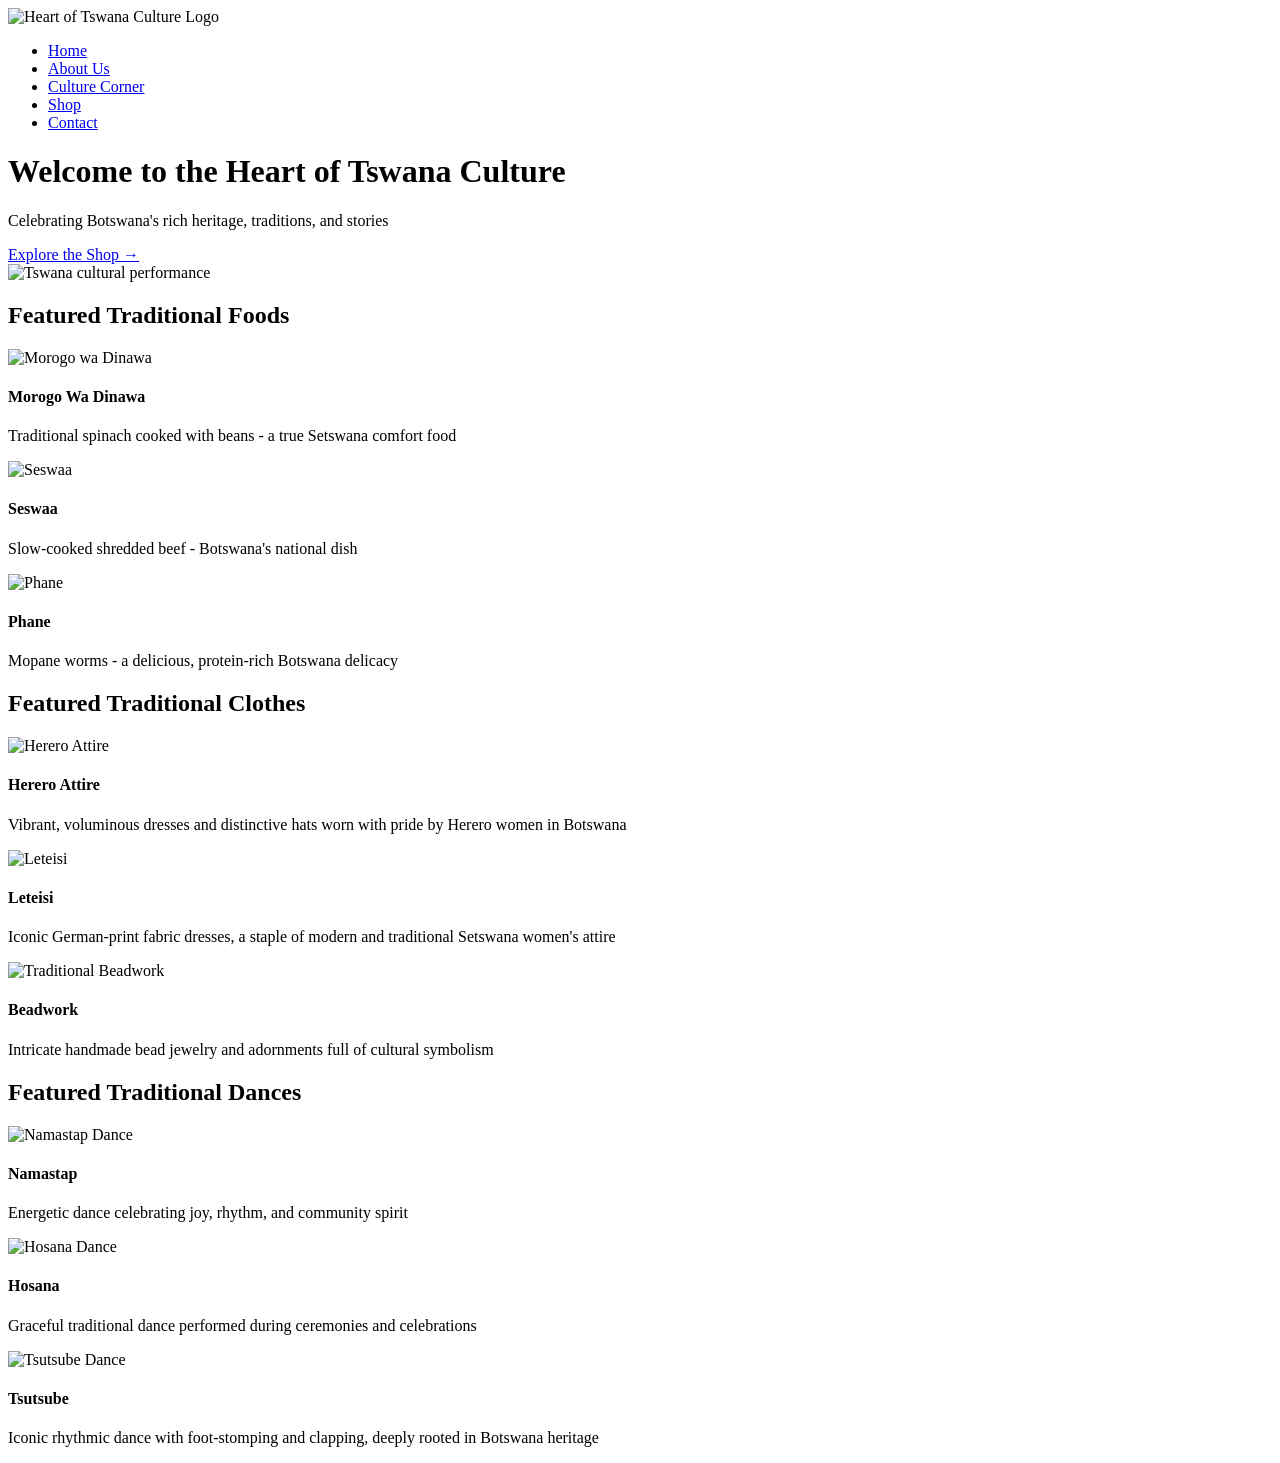
==== index.html @ 9456e63d "update content and navigation in all pages" ====
<!DOCTYPE html>
<html lang="en">
<head>
    <meta charset="UTF-8">
    <meta name="viewport" content="width=device-width, initial-scale=1.0">
    <meta name="description" content="Heart of Tswana Culture - Celebrating Botswana's rich heritage, traditions, and stories">
    <title>Heart of Tswana Culture</title>
    <link rel="stylesheet" href="styles.css">
    <link rel="stylesheet" href="https://cdnjs.cloudflare.com/ajax/libs/font-awesome/6.5.1/css/all.min.css">
</head>
<body>

    <div class="header">
        <div class="container">
            <div class="navbar">
                <div class="logo">
                    <img src="images/Heart of Tswana Culture.jpg" alt="Heart of Tswana Culture Logo">
                </div>
                <nav>
                    <ul>
                        <li><a href="index.html">Home</a></li>
                        <li><a href="about-us.html">About Us</a></li>
                        <li><a href="culture.html">Culture Corner</a></li>
                        <li><a href="shop.html">Shop</a></li>
                        <li><a href="contact.html">Contact</a></li>
                    </ul>
                </nav>
            </div>
        </div>
    </div>

    <!-- HERO SECTION -->
    <div class="hero">
        <div class="container">
            <div class="row">
                <div class="col-1">
                    <h1>Welcome to the Heart of Tswana Culture</h1>
                    <p>Celebrating Botswana's rich heritage, traditions, and stories</p>
                    <a href="shop.html" class="btn">Explore the Shop →</a>
                </div>
                <div class="col-1">
                    <img src="images/image.png" alt="Tswana cultural performance">
                </div>
            </div>
        </div>
    </div>

    <!------------ FEATURED TRADITIONAL FOODS -------->
    <div class="small-container">
        <h2 class="title">Featured Traditional Foods</h2>
        <div class="grid">
            <div class="card">
                <img src="images/Morogo wa Dinawa.jpeg" alt="Morogo wa Dinawa">
                <h4>Morogo Wa Dinawa</h4>
                <p>Traditional spinach cooked with beans - a true Setswana comfort food</p>
            </div>
            <div class="card">
                <img src="images/Seswaa.jpeg" alt="Seswaa">
                <h4>Seswaa</h4>
                <p>Slow-cooked shredded beef - Botswana's national dish</p>
            </div>
            <div class="card">
                <img src="images/Phane.jpeg" alt="Phane">
                <h4>Phane</h4>
                <p>Mopane worms - a delicious, protein-rich Botswana delicacy</p>
            </div>
        </div>
    </div>

    <!---------- FEATURED TRADITIONAL CLOTHES ---------->
    <div class="small-container">
        <h2 class="title">Featured Traditional Clothes</h2>
        <div class="grid">
            <div class="card">
                <img src="images/herero clothing.jpeg" alt="Herero Attire">
                <h4>Herero Attire</h4>
                <p>Vibrant, voluminous dresses and distinctive hats worn with pride by Herero women in Botswana</p>
            </div>
            <div class="card">
                <img src="images/Leteisi 1.jpeg" alt="Leteisi">
                <h4>Leteisi</h4>
                <p>Iconic German-print fabric dresses, a staple of modern and traditional Setswana women's attire</p>
            </div>
            <div class="card">
                <img src="images/Beads.jpeg" alt="Traditional Beadwork">
                <h4>Beadwork</h4>
                <p>Intricate handmade bead jewelry and adornments full of cultural symbolism</p>
            </div>
        </div>
    </div>

    <!-- FEATURED TRADITIONAL DANCES -->
    <div class="small-container">
        <h2 class="title">Featured Traditional Dances</h2>
        <div class="grid">
            <div class="card">
                <img src="images/Namastap.jpeg" alt="Namastap Dance">
                <h4>Namastap</h4>
                <p>Energetic dance celebrating joy, rhythm, and community spirit</p>
            </div>
            <div class="card">
                <img src="images/Hosana.jpeg" alt="Hosana Dance">
                <h4>Hosana</h4>
                <p>Graceful traditional dance performed during ceremonies and celebrations</p>
            </div>
            <div class="card">
                <img src="images/Tsutsube.jpeg" alt="Tsutsube Dance">
                <h4>Tsutsube</h4>
                <p>Iconic rhythmic dance with foot-stomping and clapping, deeply rooted in Botswana heritage</p>
            </div>
        </div>
    </div>

</body>
</html>
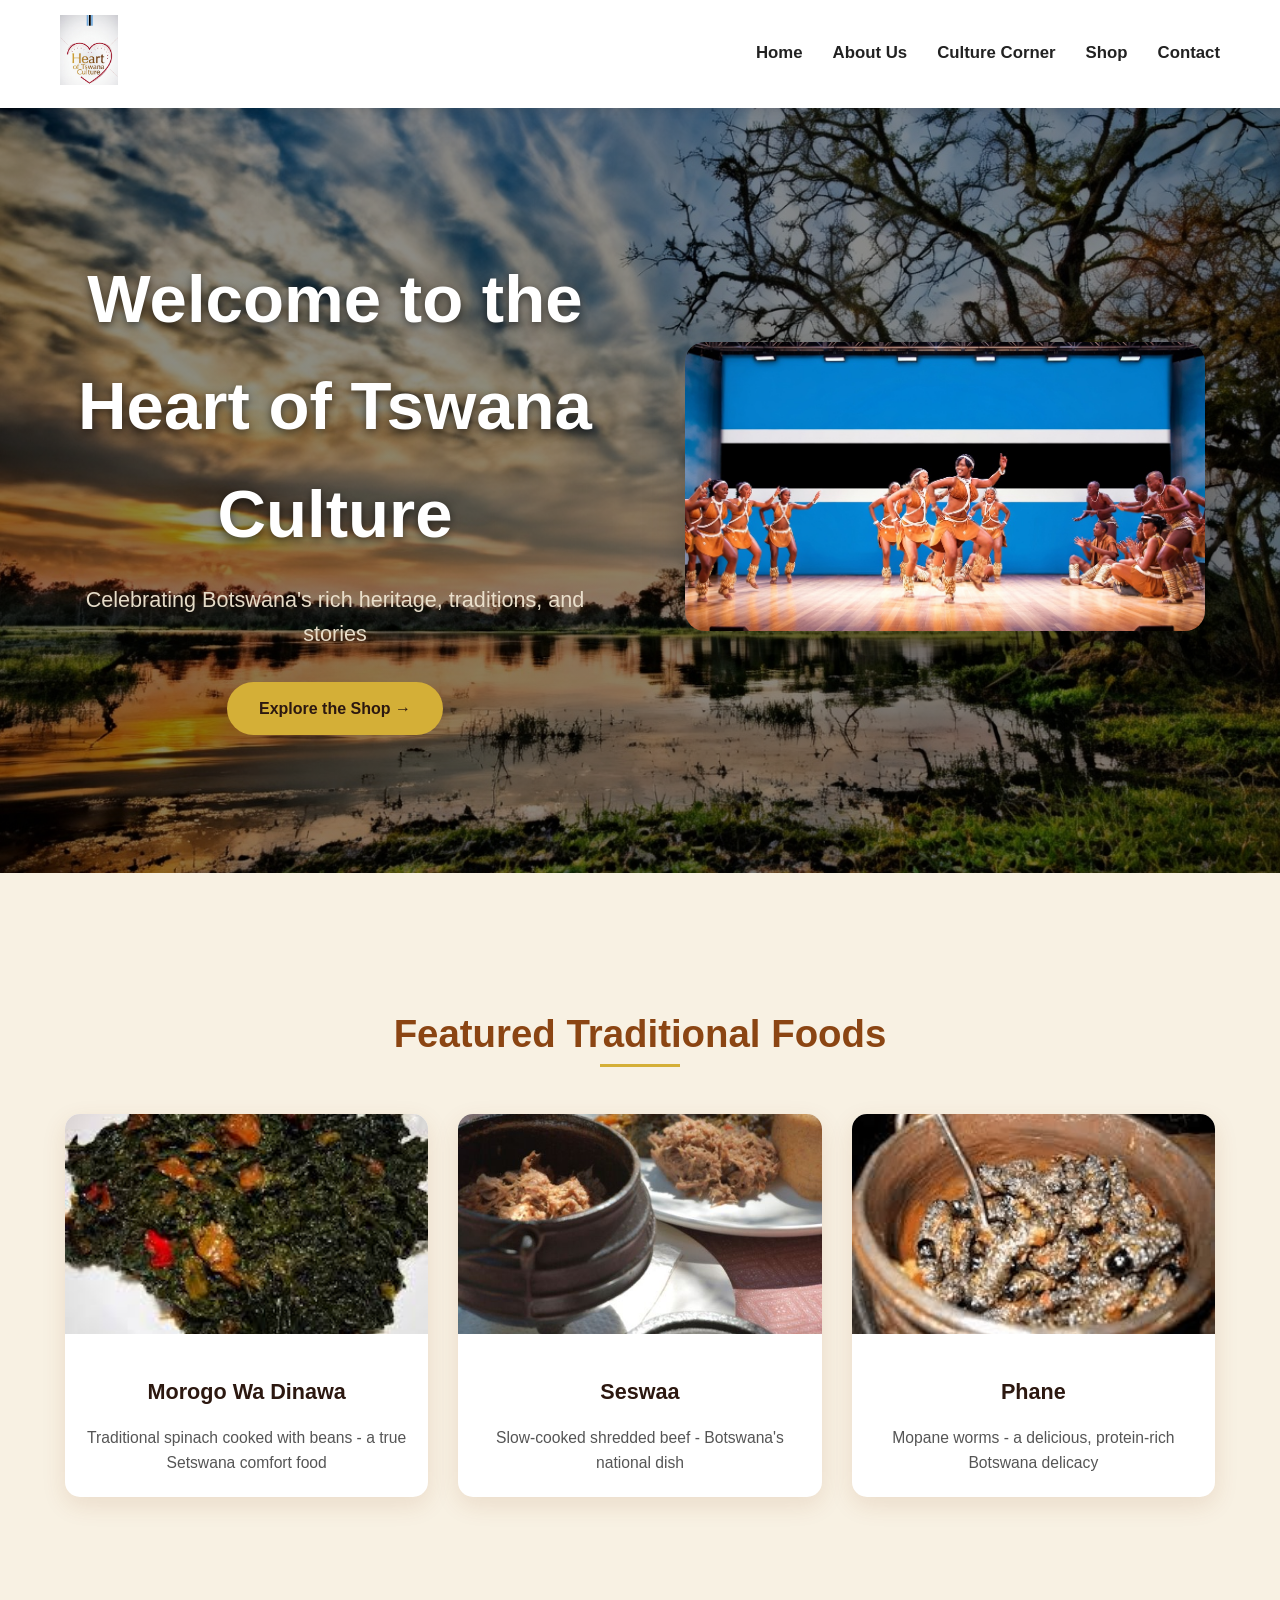
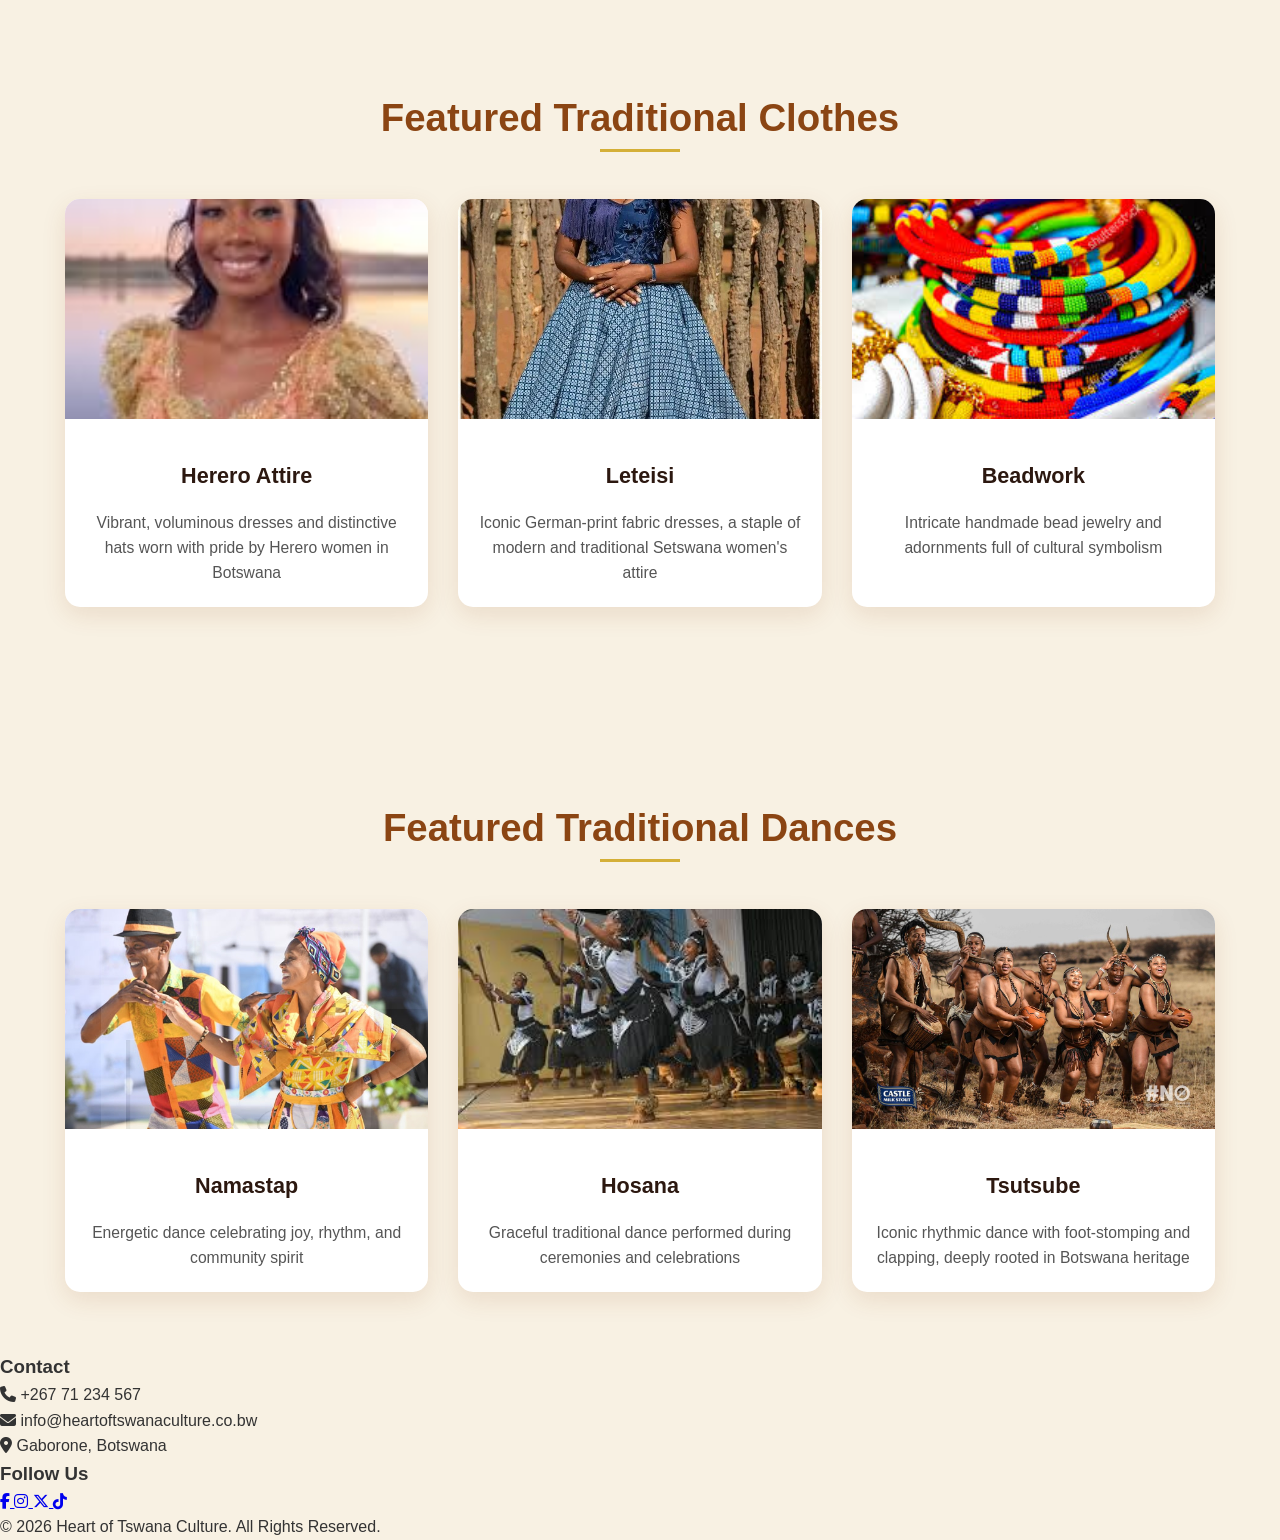
==== commit 703e24f8: "Add footer section with contact and social links" ====
--- a/index.html
+++ b/index.html
@@ -110,6 +110,45 @@
             </div>
         </div>
     </div>
+    <div class="footer-col">
+            <h3>Contact</h3>
+            <p><i class="fas fa-phone"></i> +267 71 234 567</p>
+            <p><i class="fas fa-envelope"></i> info@heartoftswanaculture.co.bw</p>
+            <p><i class="fas fa-map-marker-alt"></i> Gaborone, Botswana</p>
+        </div>
+
+       <!-- Follow Us Column -->
+        <div class="footer-col follow-col">
+            <h3>Follow Us</h3>
+
+            <div class="social-links">
+                <a href="#" aria-label="Facebook">
+                    <i class="fab fa-facebook-f"></i>
+                </a>
+
+                <a href="#" aria-label="Instagram">
+                    <i class="fab fa-instagram"></i>
+                </a>
+
+                <a href="#" aria-label="X Twitter">
+                    <i class="fab fa-x-twitter"></i>
+
+                <a href="#" aria-label="TikTok">
+                    <i class="fab fa-tiktok"></i>
+                </a>
+
+            </div>
+        </div>
+
+    </div>
+
+    <div class="footer-bottom">
+
+<p>&copy; 2026 Heart of Tswana Culture. All Rights Reserved.</p>
+    </div>
+</footer>
+
 
 </body>
-</html>+</html>
+
--- a/styles.css
+++ b/styles.css
@@ -0,0 +1,707 @@
+:root {
+    --blue: #003087;          
+    --gold: #f4a261;          
+    --text: #222;
+}
+
+ *{ margin: 0; padding: 0; box-sizing: border-box; }
+
+body {
+    font-family: 'Segoe UI', Tahoma, Geneva, Verdana, sans-serif;
+    line-height: 1.6;
+    color: var(--text);
+}
+
+
+.header {
+    background: white;
+    box-shadow: 0 4px 15px rgba(0,0,0,0.08);
+    position: sticky;
+    top: 0;
+    z-index: 100;
+}
+
+.navbar {
+    display: flex;
+    justify-content: space-between;
+    align-items: center;
+    padding: 10px 0;           
+}
+
+.logo img {
+    width: 70px;               
+    height: auto;
+    transition: transform 0.3s;
+}
+
+.logo img:hover { transform: scale(1.05); }
+
+nav ul {
+    display: flex;
+    list-style: none;
+    gap: 32px;
+}
+
+nav a {
+    text-decoration: none;
+    color: var(--text);
+    font-weight: 600;
+    font-size: 1.05rem;
+}
+
+nav a:hover { color: var(--gold); }
+
+
+.hero {
+    background: #003087;
+    color: white;
+    min-height: 85vh;
+    display: flex;
+    align-items: center;
+}
+
+.hero .row {
+    display: flex;
+    align-items: center;
+    gap: 60px;
+    flex-wrap: wrap;
+}
+
+.col-1 { flex: 1; min-width: 300px; }
+
+.col-1 h1 { font-size: 3.5rem; margin-bottom: 20px; }
+.col-1 p { color: #f0e6d2; font-size: 1.35rem; margin-bottom: 35px; max-width: 480px; }
+
+.btn {
+    display: inline-block;
+    background: var(--gold);
+    color: #222;
+    padding: 16px 38px;
+    border-radius: 50px;
+    text-decoration: none;
+    font-weight: 700;
+    transition: all 0.3s;
+}
+
+.btn:hover {
+    background: #e08e4e;
+    transform: translateY(-4px);
+}
+
+.col-1 img {
+    width: 100%;
+    max-width: 520px;
+    height: auto;
+    border-radius: 20px;
+    box-shadow: 0 15px 40px rgba(0,0,0,0.25);
+}
+
+
+.small-container {
+    max-width: 1200px;
+    margin: 80px auto;
+    padding: 0 20px;
+}
+
+.title {
+    text-align: center;
+    font-size: 2.5rem;
+    color: var(--blue);
+    margin-bottom: 50px;
+    position: relative;
+}
+
+.title::after {
+    content: '';
+    width: 90px;
+    height: 4px;
+    background: var(--gold);
+    position: absolute;
+    bottom: -15px;
+    left: 50%;
+    transform: translateX(-50%);
+}
+
+.grid {
+    display: grid;
+    grid-template-columns: repeat(auto-fit, minmax(280px, 1fr));
+    gap: 30px;
+}
+
+.card {
+    background: white;
+    border-radius: 15px;
+    overflow: hidden;
+    box-shadow: 0 8px 25px rgba(0,0,0,0.1);
+    transition: all 0.4s ease;
+}
+
+.card:hover {
+    transform: translateY(-12px);
+    box-shadow: 0 20px 40px rgba(0, 48, 135, 0.15);
+}
+
+.card img {
+    width: 100%;
+    height: 220px;
+    object-fit: cover;
+}
+
+.card h4 {
+    font-size: 1.35rem;
+    color: var(--blue);
+    padding: 18px 20px 8px;
+    margin: 0;
+}
+
+.card p {
+    padding: 0 20px 25px;
+    color: #555;
+    font-size: 1rem;
+}
+
+@media (max-width: 768px) {
+    .logo img { width: 60px; }
+    .hero .row { flex-direction: column; text-align: center; }
+    nav ul { gap: 20px; justify-content: center; }
+}
+* {
+    margin: 0;
+    padding: 0;
+    box-sizing: border-box;
+}
+
+body {
+    font-family: 'Segoe UI', Tahoma, Geneva, Verdana, sans-serif;
+    line-height: 1.7;
+    color: #333;
+    background: #fff;
+}
+
+.header {
+    background: #ffffff;
+    box-shadow: 0 4px 20px rgba(0, 0, 0, 0.1);
+    position: sticky;
+    top: 0;
+    z-index: 1000;
+}
+
+.navbar {
+    display: flex;
+    justify-content: space-between;
+    align-items: center;
+    max-width: 1200px;
+    margin: 0 auto;
+    padding: 20px 20px;
+}
+
+.logo img {
+    height: 72px;
+    object-fit: contain;
+}
+
+nav ul {
+    display: flex;
+    list-style: none;
+    gap: 32px;
+}
+
+nav ul li a {
+    text-decoration: none;
+    color: #222;
+    font-weight: 600;
+    font-size: 1.05rem;
+    transition: color 0.3s ease;
+}
+
+nav ul li a:hover,
+nav ul li a.active {
+    color: #c41e3a;
+}
+
+.container {
+    max-width: 1200px;
+    margin: 0 auto;
+    padding: 0 20px;
+}
+
+.small-container {
+    max-width: 1150px;
+    margin: 0 auto;
+    padding: 60px 20px;
+}
+
+.row {
+    display: flex;
+    flex-wrap: wrap;
+    gap: 40px;
+    align-items: center;
+}
+
+.col-1 { flex: 1; min-width: 300px; }
+.col-2 { flex: 2; min-width: 300px; }
+
+.grid {
+    display: grid;
+    grid-template-columns: repeat(auto-fit, minmax(280px, 1fr));
+    gap: 30px;
+}
+
+.card {
+    background: #fff;
+    border-radius: 15px;
+    overflow: hidden;
+    box-shadow: 0 8px 25px rgba(0,0,0,0.08);
+    transition: all 0.4s ease;
+    text-align: center;
+}
+
+.card:hover {
+    transform: translateY(-12px);
+    box-shadow: 0 20px 40px rgba(196, 30, 58, 0.18);
+}
+
+.card img {
+    width: 100%;
+    height: 230px;
+    object-fit: cover;
+}
+
+.card h4 {
+    color: #c41e3a;
+    font-size: 1.45rem;
+    margin: 15px 0 8px;
+}
+
+.card p {
+    padding: 0 15px 20px;
+    color: #555;
+    font-size: 1rem;
+}
+
+.title {
+    font-size: 2.6rem;
+    text-align: center;
+    color: #c41e3a;
+    margin: 70px 0 45px;
+    position: relative;
+}
+
+.title:after {
+    content: '';
+    width: 90px;
+    height: 4px;
+    background: #c41e3a;
+    display: block;
+    margin: 15px auto 0;
+}
+.hero {
+    padding: 130px 0;
+    background: linear-gradient(rgba(0,0,0,0.4), rgba(0,0,0,0.4)), url('images/image.png') center/cover no-repeat;
+    color: white;
+    text-align: center;
+}
+
+.about-us {
+    padding: 130px 0;
+    background: linear-gradient(rgba(0,0,0,0.45), rgba(0,0,0,0.45)), url('images/Tswana elders.jpg') center/cover no-repeat;
+    color: white;
+    text-align: center;
+}
+
+.hero h1, .about-us h1 {
+    font-size: 3.5rem;
+    margin-bottom: 18px;
+}
+
+.hero p, .about-us p {
+    font-size: 1.4rem;
+    max-width: 720px;
+    margin: 0 auto 35px;
+}
+
+.btn {
+    display: inline-block;
+    background: #c41e3a;
+    color: white;
+    padding: 15px 36px;
+    border-radius: 50px;
+    text-decoration: none;
+    font-weight: bold;
+    transition: all 0.3s ease;
+}
+
+.btn:hover {
+    background: #9e162f;
+    transform: scale(1.06);
+}
+
+.cta-section {
+    text-align: center;
+    background: #f8f1e9;
+    padding: 70px 20px;
+}
+
+@media (max-width: 768px) {
+    .navbar {
+        flex-direction: column;
+        gap: 15px;
+    }
+    .row {
+        flex-direction: column;
+    }
+    .hero h1, .about-us h1 {
+        font-size: 2.6rem;
+    }
+    .grid {
+        grid-template-columns: 1fr;
+    }
+}
+:root {
+    --primary: #8B4513;     /* Botswana earth brown */
+    --accent: #D4AF37;      /* Gold */
+    --dark: #2C1810;
+    --light: #F8F1E3;
+    --green: #2E8B57;
+}
+
+* {
+    margin: 0;
+    padding: 0;
+    box-sizing: border-box;
+}
+
+body {
+    font-family: 'Segoe UI', Tahoma, Geneva, Verdana, sans-serif;
+    line-height: 1.6;
+    color: #333;
+    background-color: var(--light);
+}
+
+.container {
+    max-width: 1200px;
+    margin: 0 auto;
+    padding: 0 20px;
+}
+
+
+.header {
+    background-color: white;
+    box-shadow: 0 2px 10px rgba(0,0,0,0.1);
+    position: sticky;
+    top: 0;
+    z-index: 1000;
+}
+
+.navbar {
+    display: flex;
+    justify-content: space-between;
+    align-items: center;
+    padding: 15px 0;
+}
+
+.logo img {
+    height: 70px;
+    width: auto;
+}
+
+nav ul {
+    display: flex;
+    list-style: none;
+    gap: 30px;
+}
+
+nav a {
+    text-decoration: none;
+    color: var(--dark);
+    font-weight: 600;
+    transition: color 0.3s;
+}
+
+nav a:hover {
+    color: var(--primary);
+}
+
+.hero {
+    height: 85vh;
+    background-image: 
+        linear-gradient(rgba(0, 0, 0, 0.45), rgba(0, 0, 0, 0.45)),
+        url('images/Nature.jpg');
+    background-size: cover;
+    background-position: center;
+    background-attachment: fixed;
+    display: flex;
+    align-items: center;
+    color: white;
+    position: relative;
+}
+
+.hero .row {
+    display: flex;
+    align-items: center;
+    width: 100%;
+}
+
+.hero .col-1 {
+    flex: 1;
+    max-width: 600px;
+}
+
+.hero h1 {
+    font-size: 4.2rem;
+    margin-bottom: 15px;
+    text-shadow: 0 3px 10px rgba(0,0,0,0.6);
+}
+
+.hero p {
+    font-size: 1.35rem;
+    margin-bottom: 30px;
+    opacity: 0.95;
+}
+
+.btn {
+    display: inline-block;
+    background-color: var(--accent);
+    color: var(--dark);
+    padding: 14px 32px;
+    border-radius: 50px;
+    text-decoration: none;
+    font-weight: bold;
+    transition: all 0.3s;
+}
+
+.btn:hover {
+    background-color: #f0c14e;
+    transform: translateY(-3px);
+}
+
+.small-container {
+    padding: 60px 0;
+}
+
+.title {
+    text-align: center;
+    font-size: 2.4rem;
+    margin-bottom: 50px;
+    color: var(--primary);
+    position: relative;
+}
+
+.title:after {
+    content: '';
+    width: 80px;
+    height: 3px;
+    background: var(--accent);
+    display: block;
+    margin: 12px auto;
+}
+
+.grid {
+    display: grid;
+    grid-template-columns: repeat(auto-fit, minmax(280px, 1fr));
+    gap: 30px;
+}
+
+.card {
+    background: white;
+    border-radius: 15px;
+    overflow: hidden;
+    box-shadow: 0 8px 25px rgba(139, 69, 19, 0.12);
+    transition: all 0.4s ease;
+}
+
+.card:hover {
+    transform: translateY(-12px);
+    box-shadow: 0 15px 35px rgba(139, 69, 19, 0.2);
+}
+
+.card img {
+    width: 100%;
+    height: 220px;
+    object-fit: cover;
+}
+
+.card h4 {
+    padding: 18px 20px 8px;
+    color: var(--dark);
+    font-size: 1.35rem;
+}
+
+.card p {
+    padding: 0 20px 22px;
+    color: #555;
+    font-size: 0.98rem;
+}
+
+@media (max-width: 768px) {
+    .hero h1 {
+        font-size: 3rem;
+    }
+    
+    .navbar {
+        flex-direction: column;
+        gap: 15px;
+    }
+    
+    nav ul {
+        gap: 20px;
+        flex-wrap: wrap;
+        justify-content: center;
+    }
+    
+    .hero {
+        height: 70vh;
+    }
+}
+.shop-hero {
+    background-image: 
+        linear-gradient(rgba(0, 0, 0, 0.5), rgba(0, 0, 0, 0.5)),
+        url('images/Nature.jpg');
+    background-size: cover;
+    background-position: center;
+    background-attachment: fixed;
+}
+
+.product-card .price {
+    font-size: 1.45rem;
+    font-weight: bold;
+    color: var(--primary);
+    padding: 0 20px 12px;
+    margin-top: 5px;
+}
+
+.add-to-cart {
+    width: 100%;
+    background-color: var(--accent);
+    color: var(--dark);
+    border: none;
+    padding: 14px;
+    font-weight: bold;
+    border-radius: 8px;
+    cursor: pointer;
+    transition: all 0.3s;
+}
+
+.add-to-cart:hover {
+    background-color: #f0c14e;
+    transform: translateY(-2px);
+}
+
+.cart-link {
+    position: relative;
+    font-size: 1.4rem;
+    color: var(--dark);
+}
+
+#cart-count {
+    position: absolute;
+    top: -6px;
+    right: -10px;
+    background: var(--accent);
+    color: var(--dark);
+    font-size: 0.75rem;
+    width: 19px;
+    height: 19px;
+    border-radius: 50%;
+    display: flex;
+    align-items: center;
+    justify-content: center;
+    font-weight: bold;
+}
+
+.small-btn {
+    margin-top: 15px;
+    padding: 10px 25px;
+    font-size: 0.95rem;
+}
+
+.category-card {
+    text-align: center;
+}
+
+.category-card h4 {
+    margin-top: 15px;
+}
+/* ================= CONTACT PAGE STYLES ONLY ================= */
+/* ✅ ADD ONLY THIS BLOCK TO THE BOTTOM OF YOUR EXISTING styles.css */
+/* (Nothing else will change – your Culture & Shop pages stay exactly the same) */
+
+.contact-form {
+    max-width: 700px;
+    margin: 40px auto 0;
+    display: flex;
+    flex-direction: column;
+    gap: 25px;
+}
+
+.contact-form input,
+.contact-form textarea {
+    width: 100%;
+    padding: 16px 20px;
+    border: 2px solid #ddd;
+    border-radius: 10px;
+    font-size: 1.05rem;
+    transition: all 0.3s;
+}
+
+.contact-form input:focus,
+.contact-form textarea:focus {
+    border-color: #8B4513;
+    outline: none;
+    box-shadow: 0 0 0 4px rgba(139, 69, 19, 0.15);
+}
+
+.contact-form textarea {
+    min-height: 160px;
+    resize: vertical;
+}
+
+/* Info Cards (exactly as in your contact.html) */
+.info-card {
+    background: white;
+    padding: 30px;
+    border-radius: 15px;
+    margin: 25px auto;
+    max-width: 650px;
+    box-shadow: 0 10px 30px rgba(139, 69, 19, 0.12);
+    text-align: center;
+    transition: transform 0.3s;
+}
+
+.info-card:hover {
+    transform: translateY(-5px);
+}
+
+.info-card i {
+    font-size: 2.8rem;
+    color: #D4AF37;
+    margin-bottom: 15px;
+    display: block;
+}
+
+.info-card h4 {
+    color: #8B4513;
+    margin-bottom: 12px;
+}
+
+.info-card p {
+    color: #444;
+    font-size: 1.05rem;
+}
+
+.info-card p a {
+    color: #8B4513;
+    text-decoration: none;
+}
+
+.info-card p a:hover {
+    color: #D4AF37;
+}
+
+/* Button in contact form */
+.contact-form .btn {
+    padding: 16px 40px;
+    font-size: 1.1rem;
+    align-self: center;
+    margin-top: 10px;
+}
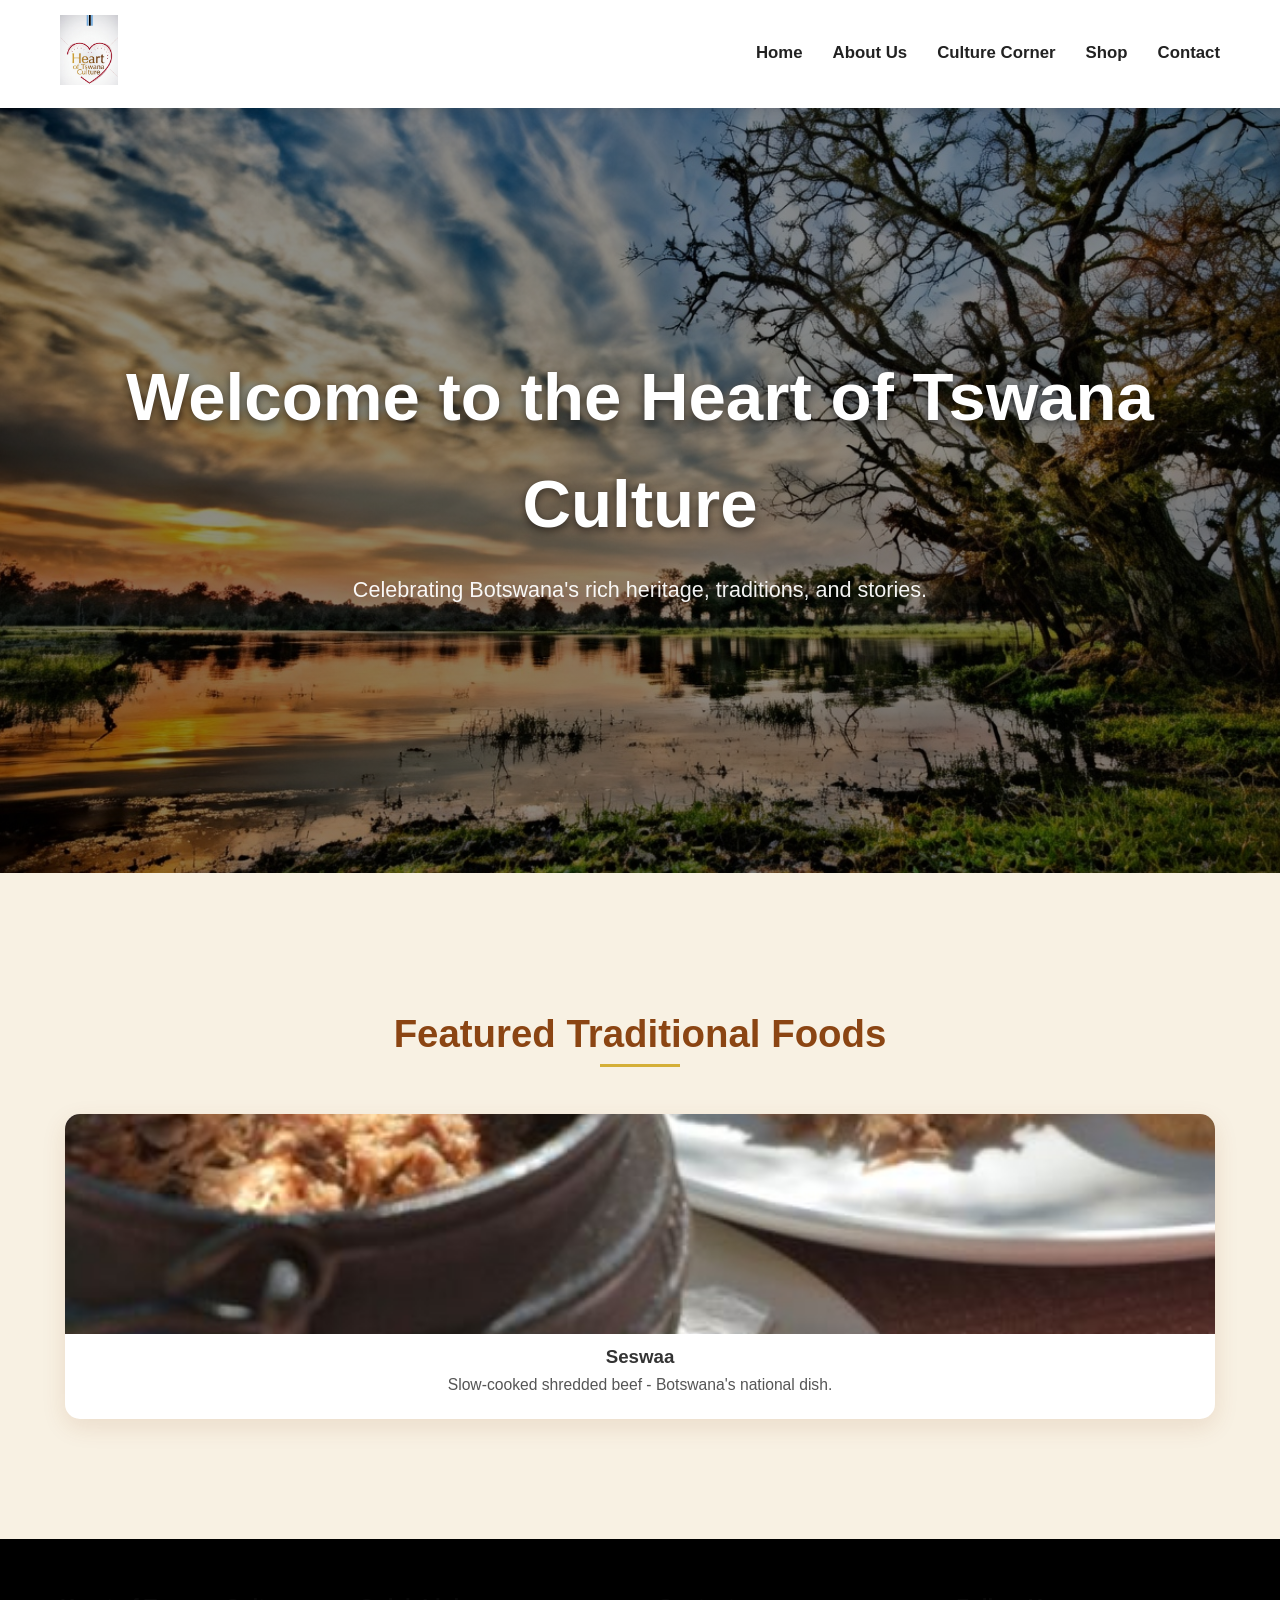
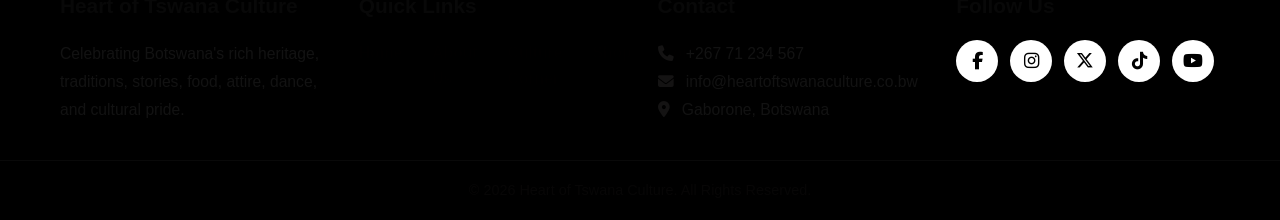
==== commit e11ad59a: "update index.html" ====
--- a/index.html
+++ b/index.html
@@ -3,19 +3,25 @@
 <head>
     <meta charset="UTF-8">
     <meta name="viewport" content="width=device-width, initial-scale=1.0">
-    <meta name="description" content="Heart of Tswana Culture - Celebrating Botswana's rich heritage, traditions, and stories">
     <title>Heart of Tswana Culture</title>
+
     <link rel="stylesheet" href="styles.css">
+
+    <!-- Font Awesome for icons -->
     <link rel="stylesheet" href="https://cdnjs.cloudflare.com/ajax/libs/font-awesome/6.5.1/css/all.min.css">
 </head>
+
 <body>
 
-    <div class="header">
+    <!-- HEADER SECTION -->
+    <header class="header">
         <div class="container">
             <div class="navbar">
+
                 <div class="logo">
                     <img src="images/Heart of Tswana Culture.jpg" alt="Heart of Tswana Culture Logo">
                 </div>
+
                 <nav>
                     <ul>
                         <li><a href="index.html">Home</a></li>
@@ -25,130 +31,101 @@
                         <li><a href="contact.html">Contact</a></li>
                     </ul>
                 </nav>
-            </div>
-        </div>
-    </div>
-
-    <!-- HERO SECTION -->
-    <div class="hero">
-        <div class="container">
-            <div class="row">
-                <div class="col-1">
-                    <h1>Welcome to the Heart of Tswana Culture</h1>
-                    <p>Celebrating Botswana's rich heritage, traditions, and stories</p>
-                    <a href="shop.html" class="btn">Explore the Shop →</a>
-                </div>
-                <div class="col-1">
-                    <img src="images/image.png" alt="Tswana cultural performance">
-                </div>
-            </div>
-        </div>
-    </div>
-
-    <!------------ FEATURED TRADITIONAL FOODS -------->
-    <div class="small-container">
-        <h2 class="title">Featured Traditional Foods</h2>
-        <div class="grid">
-            <div class="card">
-                <img src="images/Morogo wa Dinawa.jpeg" alt="Morogo wa Dinawa">
-                <h4>Morogo Wa Dinawa</h4>
-                <p>Traditional spinach cooked with beans - a true Setswana comfort food</p>
-            </div>
-            <div class="card">
-                <img src="images/Seswaa.jpeg" alt="Seswaa">
-                <h4>Seswaa</h4>
-                <p>Slow-cooked shredded beef - Botswana's national dish</p>
-            </div>
-            <div class="card">
-                <img src="images/Phane.jpeg" alt="Phane">
-                <h4>Phane</h4>
-                <p>Mopane worms - a delicious, protein-rich Botswana delicacy</p>
-            </div>
-        </div>
-    </div>
-
-    <!---------- FEATURED TRADITIONAL CLOTHES ---------->
-    <div class="small-container">
-        <h2 class="title">Featured Traditional Clothes</h2>
-        <div class="grid">
-            <div class="card">
-                <img src="images/herero clothing.jpeg" alt="Herero Attire">
-                <h4>Herero Attire</h4>
-                <p>Vibrant, voluminous dresses and distinctive hats worn with pride by Herero women in Botswana</p>
-            </div>
-            <div class="card">
-                <img src="images/Leteisi 1.jpeg" alt="Leteisi">
-                <h4>Leteisi</h4>
-                <p>Iconic German-print fabric dresses, a staple of modern and traditional Setswana women's attire</p>
-            </div>
-            <div class="card">
-                <img src="images/Beads.jpeg" alt="Traditional Beadwork">
-                <h4>Beadwork</h4>
-                <p>Intricate handmade bead jewelry and adornments full of cultural symbolism</p>
-            </div>
-        </div>
-    </div>
-
-    <!-- FEATURED TRADITIONAL DANCES -->
-    <div class="small-container">
-        <h2 class="title">Featured Traditional Dances</h2>
-        <div class="grid">
-            <div class="card">
-                <img src="images/Namastap.jpeg" alt="Namastap Dance">
-                <h4>Namastap</h4>
-                <p>Energetic dance celebrating joy, rhythm, and community spirit</p>
-            </div>
-            <div class="card">
-                <img src="images/Hosana.jpeg" alt="Hosana Dance">
-                <h4>Hosana</h4>
-                <p>Graceful traditional dance performed during ceremonies and celebrations</p>
-            </div>
-            <div class="card">
-                <img src="images/Tsutsube.jpeg" alt="Tsutsube Dance">
-                <h4>Tsutsube</h4>
-                <p>Iconic rhythmic dance with foot-stomping and clapping, deeply rooted in Botswana heritage</p>
-            </div>
-        </div>
-    </div>
-    <div class="footer-col">
-            <h3>Contact</h3>
-            <p><i class="fas fa-phone"></i> +267 71 234 567</p>
-            <p><i class="fas fa-envelope"></i> info@heartoftswanaculture.co.bw</p>
-            <p><i class="fas fa-map-marker-alt"></i> Gaborone, Botswana</p>
-        </div>
-
-       <!-- Follow Us Column -->
-        <div class="footer-col follow-col">
-            <h3>Follow Us</h3>
-
-            <div class="social-links">
-                <a href="#" aria-label="Facebook">
-                    <i class="fab fa-facebook-f"></i>
-                </a>
-
-                <a href="#" aria-label="Instagram">
-                    <i class="fab fa-instagram"></i>
-                </a>
-
-                <a href="#" aria-label="X Twitter">
-                    <i class="fab fa-x-twitter"></i>
-
-                <a href="#" aria-label="TikTok">
-                    <i class="fab fa-tiktok"></i>
-                </a>
 
             </div>
         </div>
+    </header>
 
-    </div>
+    <!-- MAIN CONTENT SECTION -->
+    <main>
 
-    <div class="footer-bottom">
+        <section class="hero">
+            <div class="container">
+                <h1>Welcome to the Heart of Tswana Culture</h1>
+                <p>Celebrating Botswana's rich heritage, traditions, and stories.</p>
+            </div>
+        </section>
 
-<p>&copy; 2026 Heart of Tswana Culture. All Rights Reserved.</p>
-    </div>
-</footer>
+        <section class="small-container">
+            <h2 class="title">Featured Traditional Foods</h2>
 
+            <div class="grid">
+                <article class="card">
+                    <img src="images/Seswaa.jpeg" alt="Seswaa">
+                    <h3>Seswaa</h3>
+                    <p>Slow-cooked shredded beef - Botswana's national dish.</p>
+                </article>
+            </div>
+        </section>
+
+    </main>
+
+    <!-- FOOTER SECTION -->
+    <footer class="footer">
+        <div class="footer-container">
+
+            <!-- About Column -->
+            <section class="footer-col">
+                <h3>Heart of Tswana Culture</h3>
+                <p>
+                    Celebrating Botswana's rich heritage, traditions, stories,
+                    food, attire, dance, and cultural pride.
+                </p>
+            </section>
+
+            <!-- Quick Links Column -->
+            <nav class="footer-col" aria-label="Footer navigation">
+                <h3>Quick Links</h3>
+                <ul>
+                    <li><a href="index.html">Home</a></li>
+                    <li><a href="about-us.html">About Us</a></li>
+                    <li><a href="culture.html">Culture Corner</a></li>
+                    <li><a href="shop.html">Shop</a></li>
+                    <li><a href="contact.html">Contact</a></li>
+                </ul>
+            </nav>
+
+            <!-- Contact Column -->
+            <section class="footer-col contact-col">
+                <h3>Contact</h3>
+                <p><i class="fas fa-phone"></i> +267 71 234 567</p>
+                <p><i class="fas fa-envelope"></i> info@heartoftswanaculture.co.bw</p>
+                <p><i class="fas fa-map-marker-alt"></i> Gaborone, Botswana</p>
+            </section>
+
+            <!-- Follow Us Column -->
+            <section class="footer-col follow-col">
+                <h3>Follow Us</h3>
+
+                <div class="social-links">
+                    <a href="#" aria-label="Facebook">
+                        <i class="fab fa-facebook-f"></i>
+                    </a>
+
+                    <a href="#" aria-label="Instagram">
+                        <i class="fab fa-instagram"></i>
+                    </a>
+
+                    <a href="#" aria-label="X">
+                        <i class="fab fa-x-twitter"></i>
+                    </a>
+
+                    <a href="#" aria-label="TikTok">
+                        <i class="fab fa-tiktok"></i>
+                    </a>
+
+                    <a href="#" aria-label="YouTube">
+                        <i class="fab fa-youtube"></i>
+                    </a>
+                </div>
+            </section>
+
+        </div>
+
+        <div class="footer-bottom">
+            <p>&copy; 2026 Heart of Tswana Culture. All Rights Reserved.</p>
+        </div>
+    </footer>
 
 </body>
 </html>
-
--- a/styles.css
+++ b/styles.css
@@ -704,4 +704,131 @@
     font-size: 1.1rem;
     align-self: center;
     margin-top: 10px;
-}+}
+.footer {
+    background: #000000;
+    color: #ffffff;
+    padding: 50px 0 0;
+    margin-top: 60px;
+}
+
+.footer-container {
+    max-width: 1200px;
+    margin: 0 auto;
+    padding: 0 20px;
+
+    display: grid;
+    grid-template-columns: repeat(auto-fit, minmax(220px, 1fr));
+    gap: 35px;
+}
+
+.footer-col h3 {
+    color: #080808;
+    font-size: 1.3rem;
+    margin-bottom: 18px;
+}
+
+.footer-col p {
+    color: #121212;
+    font-size: 0.98rem;
+    line-height: 1.8;
+}
+
+.footer-col ul {
+    list-style: none;
+    padding: 0;
+    margin: 0;
+}
+
+.footer-col ul li {
+    margin-bottom: 10px;
+}
+
+.footer-col a {
+    color: #010000;
+    text-decoration: none;
+    font-size: 0.98rem;
+    transition: all 0.3s ease;
+}
+
+.footer-col a:hover {
+    color: #cccccc;
+    text-decoration: underline;
+}
+
+/* Contact icons */
+.footer-col i {
+    margin-right: 8px;
+    color: #141313;
+}
+
+/* Social media links */
+.social-links {
+    display: flex;
+    gap: 12px;
+    flex-wrap: wrap;
+}
+
+.social-links a {
+    width: 42px;
+    height: 42px;
+    background: #ffffff;
+    color: #000000;
+    border-radius: 50%;
+
+    display: flex;
+    align-items: center;
+    justify-content: center;
+
+    text-decoration: none;
+    font-size: 1.1rem;
+    transition: all 0.3s ease;
+}
+
+.social-links a i {
+    margin: 0;
+    color: #000000;
+}
+
+.social-links a:hover {
+    background: #cccccc;
+    transform: translateY(-4px);
+}
+
+.social-links a:hover i {
+    color: #000000;
+}
+
+/* Footer bottom */
+.footer-bottom {
+    text-align: center;
+    margin-top: 35px;
+    padding: 18px 10px;
+    border-top: 1px solid #090909;
+}
+
+.footer-bottom p {
+    margin: 0;
+    color: #070606;
+    font-size: 0.9rem;
+}
+
+/* Mobile responsive footer */
+@media (max-width: 768px) {
+    .footer {
+        text-align: center;
+        padding-top: 40px;
+    }
+
+    .footer-container {
+        grid-template-columns: 1fr;
+    }
+
+    .social-links {
+        justify-content: center;
+    }
+
+    .footer-col i {
+        margin-right: 5px;
+    }
+}
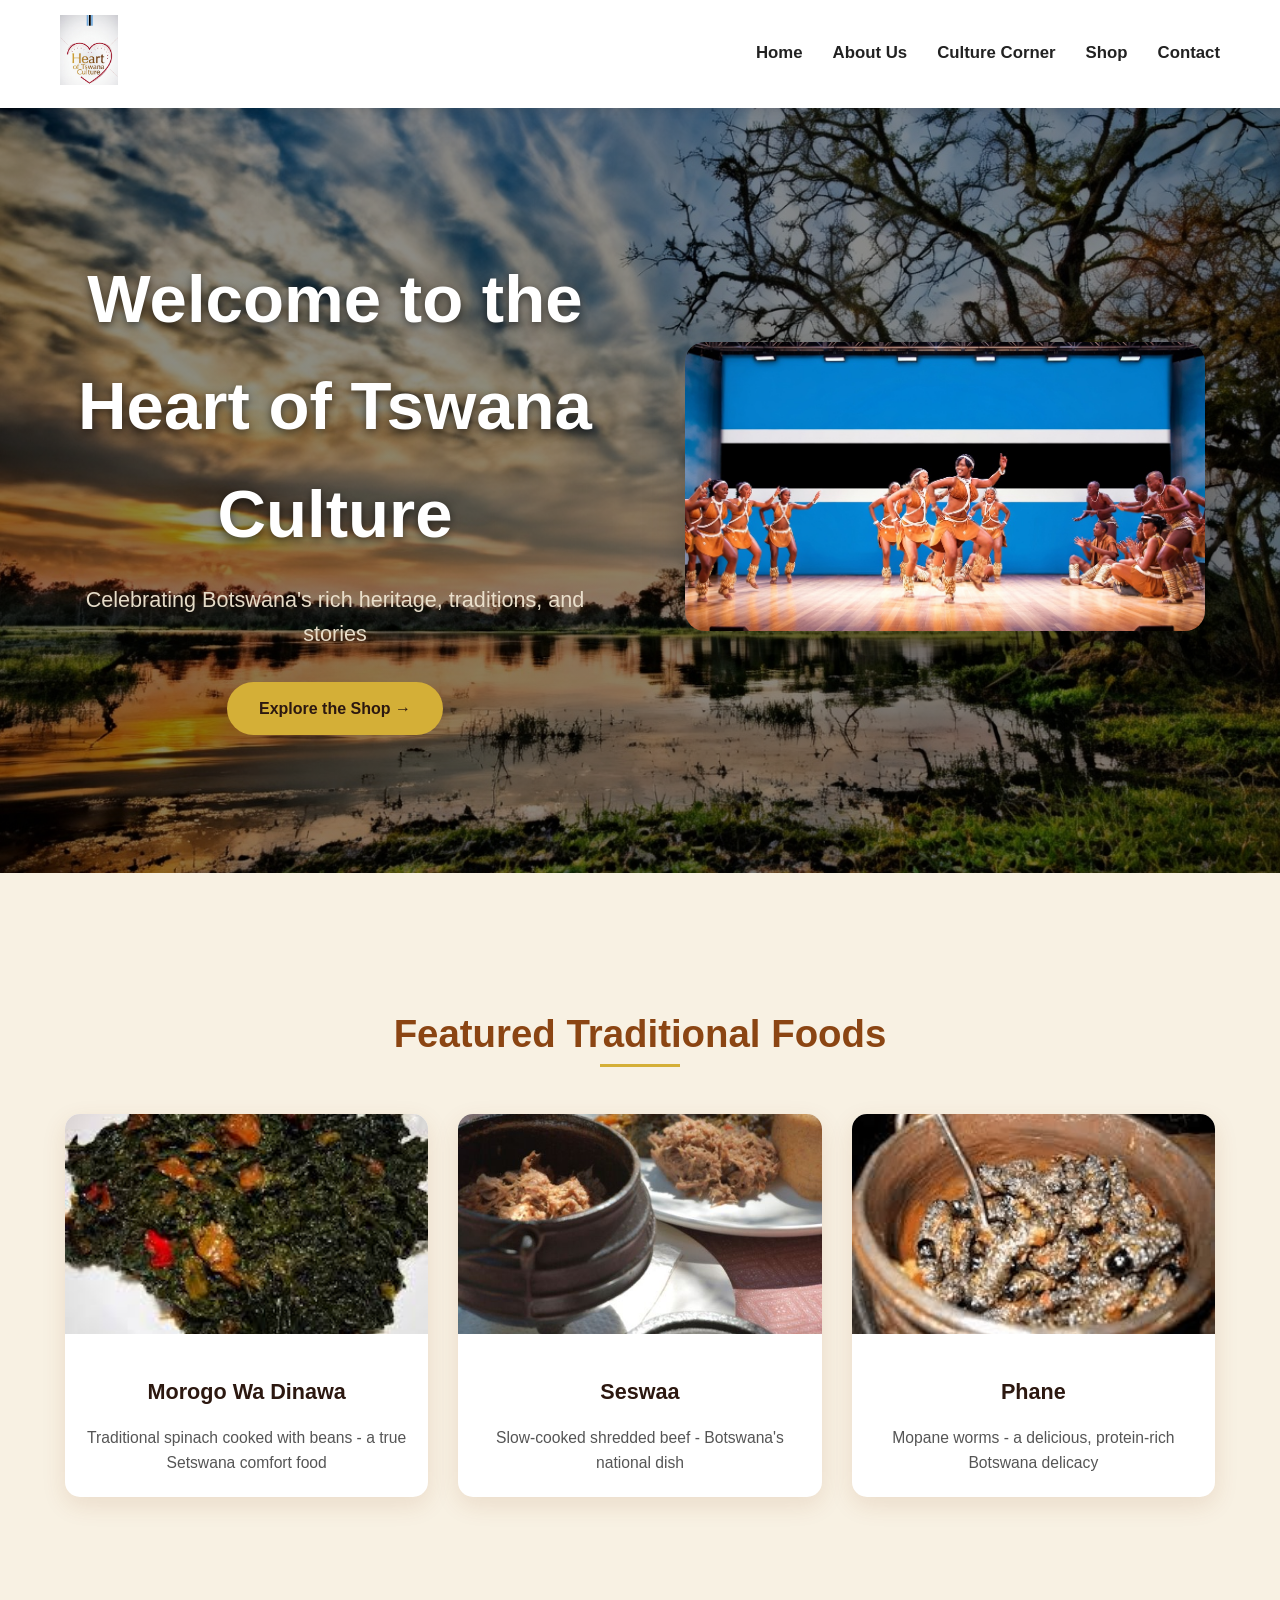
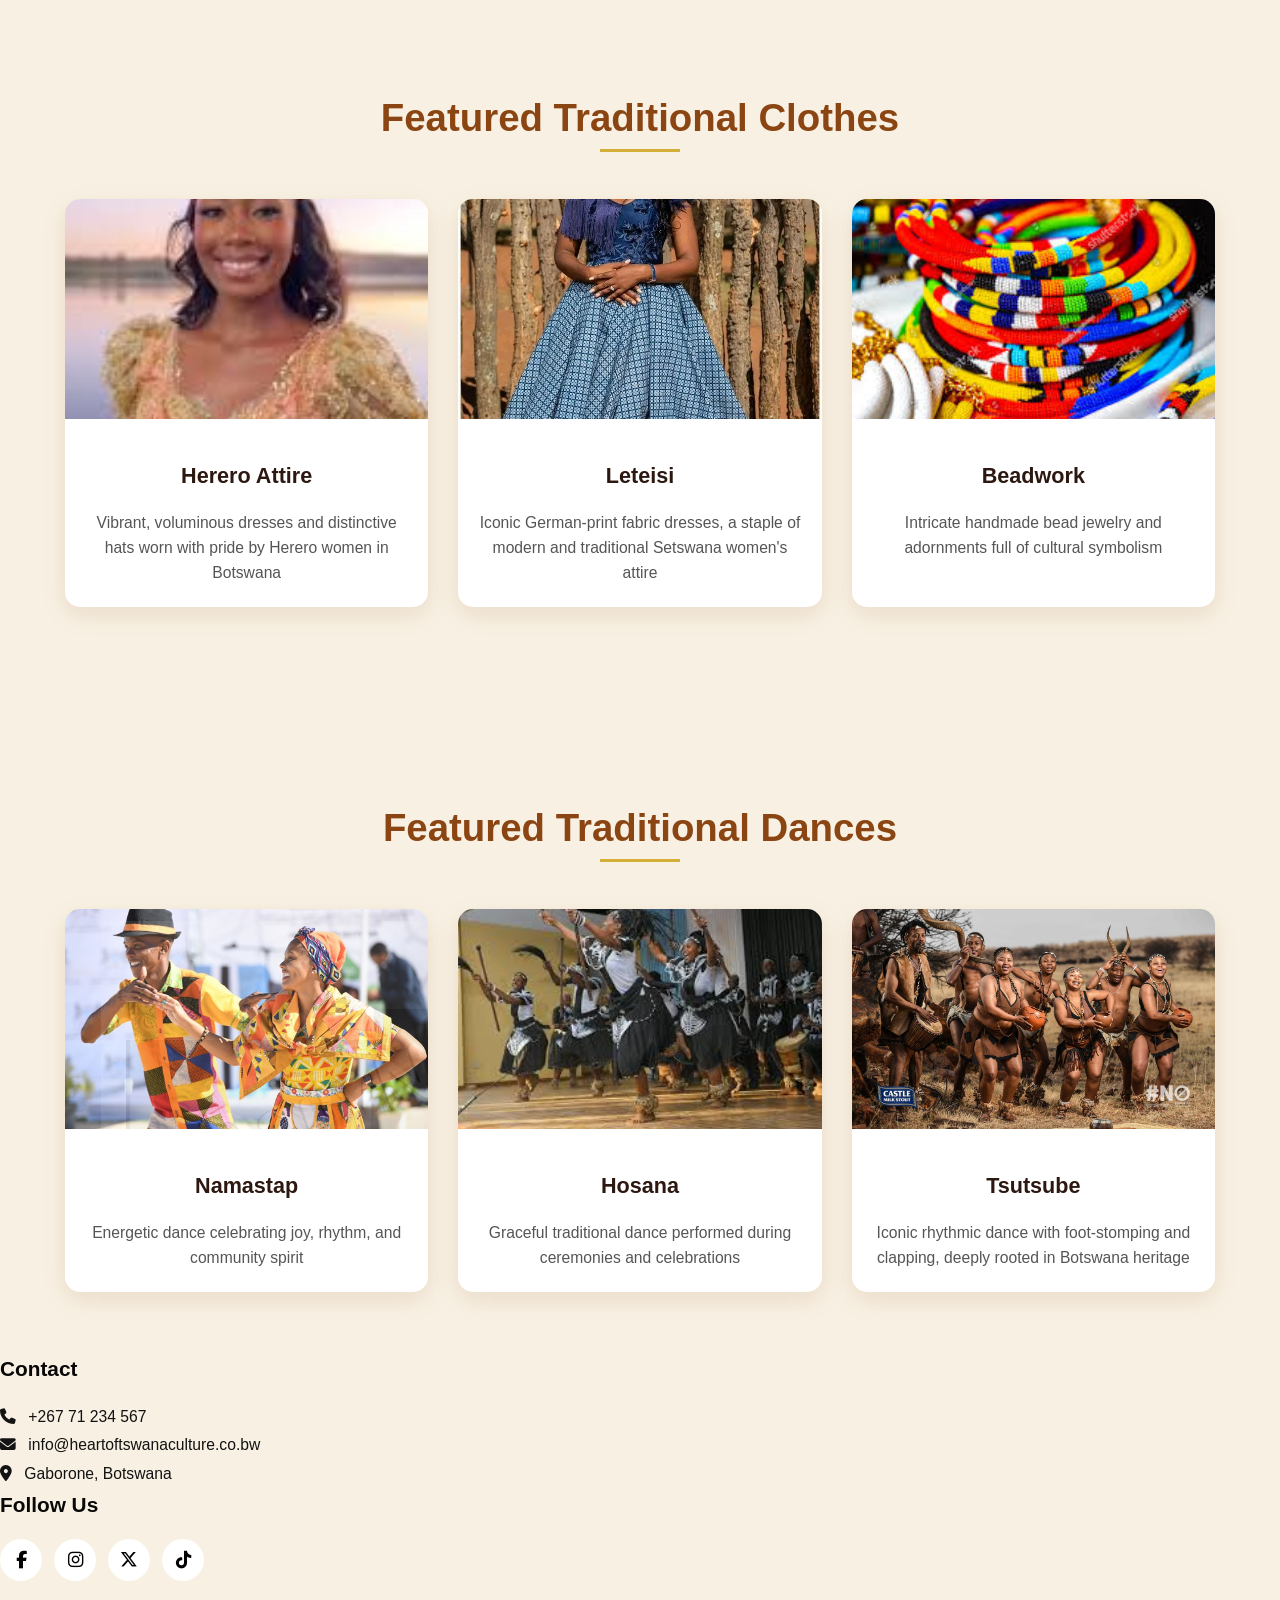
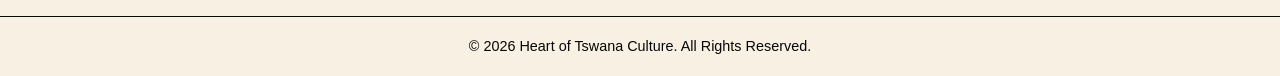
==== commit 0e9e09ba: "Enhance index.html with new sections and layout Added meta description and improved layout for heade" ====
--- a/index.html
+++ b/index.html
@@ -3,25 +3,19 @@
 <head>
     <meta charset="UTF-8">
     <meta name="viewport" content="width=device-width, initial-scale=1.0">
+    <meta name="description" content="Heart of Tswana Culture - Celebrating Botswana's rich heritage, traditions, and stories">
     <title>Heart of Tswana Culture</title>
-
     <link rel="stylesheet" href="styles.css">
-
-    <!-- Font Awesome for icons -->
     <link rel="stylesheet" href="https://cdnjs.cloudflare.com/ajax/libs/font-awesome/6.5.1/css/all.min.css">
 </head>
-
 <body>
 
-    <!-- HEADER SECTION -->
-    <header class="header">
+    <div class="header">
         <div class="container">
             <div class="navbar">
-
                 <div class="logo">
                     <img src="images/Heart of Tswana Culture.jpg" alt="Heart of Tswana Culture Logo">
                 </div>
-
                 <nav>
                     <ul>
                         <li><a href="index.html">Home</a></li>
@@ -31,101 +25,128 @@
                         <li><a href="contact.html">Contact</a></li>
                     </ul>
                 </nav>
-
             </div>
         </div>
-    </header>
+    </div>
 
-    <!-- MAIN CONTENT SECTION -->
-    <main>
+    <!-- HERO SECTION -->
+    <div class="hero">
+        <div class="container">
+            <div class="row">
+                <div class="col-1">
+                    <h1>Welcome to the Heart of Tswana Culture</h1>
+                    <p>Celebrating Botswana's rich heritage, traditions, and stories</p>
+                    <a href="shop.html" class="btn">Explore the Shop →</a>
+                </div>
+                <div class="col-1">
+                    <img src="images/image.png" alt="Tswana cultural performance">
+                </div>
+            </div>
+        </div>
+    </div>
 
-        <section class="hero">
-            <div class="container">
-                <h1>Welcome to the Heart of Tswana Culture</h1>
-                <p>Celebrating Botswana's rich heritage, traditions, and stories.</p>
+    <!------------ FEATURED TRADITIONAL FOODS -------->
+    <div class="small-container">
+        <h2 class="title">Featured Traditional Foods</h2>
+        <div class="grid">
+            <div class="card">
+                <img src="images/Morogo wa Dinawa.jpeg" alt="Morogo wa Dinawa">
+                <h4>Morogo Wa Dinawa</h4>
+                <p>Traditional spinach cooked with beans - a true Setswana comfort food</p>
             </div>
-        </section>
+            <div class="card">
+                <img src="images/Seswaa.jpeg" alt="Seswaa">
+                <h4>Seswaa</h4>
+                <p>Slow-cooked shredded beef - Botswana's national dish</p>
+            </div>
+            <div class="card">
+                <img src="images/Phane.jpeg" alt="Phane">
+                <h4>Phane</h4>
+                <p>Mopane worms - a delicious, protein-rich Botswana delicacy</p>
+            </div>
+        </div>
+    </div>
 
-        <section class="small-container">
-            <h2 class="title">Featured Traditional Foods</h2>
+    <!---------- FEATURED TRADITIONAL CLOTHES ---------->
+    <div class="small-container">
+        <h2 class="title">Featured Traditional Clothes</h2>
+        <div class="grid">
+            <div class="card">
+                <img src="images/herero clothing.jpeg" alt="Herero Attire">
+                <h4>Herero Attire</h4>
+                <p>Vibrant, voluminous dresses and distinctive hats worn with pride by Herero women in Botswana</p>
+            </div>
+            <div class="card">
+                <img src="images/Leteisi 1.jpeg" alt="Leteisi">
+                <h4>Leteisi</h4>
+                <p>Iconic German-print fabric dresses, a staple of modern and traditional Setswana women's attire</p>
+            </div>
+            <div class="card">
+                <img src="images/Beads.jpeg" alt="Traditional Beadwork">
+                <h4>Beadwork</h4>
+                <p>Intricate handmade bead jewelry and adornments full of cultural symbolism</p>
+            </div>
+        </div>
+    </div>
 
-            <div class="grid">
-                <article class="card">
-                    <img src="images/Seswaa.jpeg" alt="Seswaa">
-                    <h3>Seswaa</h3>
-                    <p>Slow-cooked shredded beef - Botswana's national dish.</p>
-                </article>
+    <!-- FEATURED TRADITIONAL DANCES -->
+    <div class="small-container">
+        <h2 class="title">Featured Traditional Dances</h2>
+        <div class="grid">
+            <div class="card">
+                <img src="images/Namastap.jpeg" alt="Namastap Dance">
+                <h4>Namastap</h4>
+                <p>Energetic dance celebrating joy, rhythm, and community spirit</p>
             </div>
-        </section>
-
-    </main>
-
-    <!-- FOOTER SECTION -->
-    <footer class="footer">
-        <div class="footer-container">
-
-            <!-- About Column -->
-            <section class="footer-col">
-                <h3>Heart of Tswana Culture</h3>
-                <p>
-                    Celebrating Botswana's rich heritage, traditions, stories,
-                    food, attire, dance, and cultural pride.
-                </p>
-            </section>
-
-            <!-- Quick Links Column -->
-            <nav class="footer-col" aria-label="Footer navigation">
-                <h3>Quick Links</h3>
-                <ul>
-                    <li><a href="index.html">Home</a></li>
-                    <li><a href="about-us.html">About Us</a></li>
-                    <li><a href="culture.html">Culture Corner</a></li>
-                    <li><a href="shop.html">Shop</a></li>
-                    <li><a href="contact.html">Contact</a></li>
-                </ul>
-            </nav>
-
-            <!-- Contact Column -->
-            <section class="footer-col contact-col">
-                <h3>Contact</h3>
-                <p><i class="fas fa-phone"></i> +267 71 234 567</p>
-                <p><i class="fas fa-envelope"></i> info@heartoftswanaculture.co.bw</p>
-                <p><i class="fas fa-map-marker-alt"></i> Gaborone, Botswana</p>
-            </section>
-
-            <!-- Follow Us Column -->
-            <section class="footer-col follow-col">
-                <h3>Follow Us</h3>
-
-                <div class="social-links">
-                    <a href="#" aria-label="Facebook">
-                        <i class="fab fa-facebook-f"></i>
-                    </a>
-
-                    <a href="#" aria-label="Instagram">
-                        <i class="fab fa-instagram"></i>
-                    </a>
-
-                    <a href="#" aria-label="X">
-                        <i class="fab fa-x-twitter"></i>
-                    </a>
-
-                    <a href="#" aria-label="TikTok">
-                        <i class="fab fa-tiktok"></i>
-                    </a>
-
-                    <a href="#" aria-label="YouTube">
-                        <i class="fab fa-youtube"></i>
-                    </a>
-                </div>
-            </section>
-
+            <div class="card">
+                <img src="images/Hosana.jpeg" alt="Hosana Dance">
+                <h4>Hosana</h4>
+                <p>Graceful traditional dance performed during ceremonies and celebrations</p>
+            </div>
+            <div class="card">
+                <img src="images/Tsutsube.jpeg" alt="Tsutsube Dance">
+                <h4>Tsutsube</h4>
+                <p>Iconic rhythmic dance with foot-stomping and clapping, deeply rooted in Botswana heritage</p>
+            </div>
+        </div>
+    </div>
+    
+        <div class="footer-col">
+            <h3>Contact</h3>
+            <p><i class="fas fa-phone"></i> +267 71 234 567</p>
+            <p><i class="fas fa-envelope"></i> info@heartoftswanaculture.co.bw</p>
+            <p><i class="fas fa-map-marker-alt"></i> Gaborone, Botswana</p>
         </div>
 
-        <div class="footer-bottom">
-            <p>&copy; 2026 Heart of Tswana Culture. All Rights Reserved.</p>
+        <div class="footer-col">
+            <h3>Follow Us</h3>
+
+            <div class="social-links">
+                <a href="#" aria-label="Facebook">
+                    <i class="fab fa-facebook-f"></i>
+                </a>
+
+                <a href="#" aria-label="Instagram">
+                    <i class="fab fa-instagram"></i>
+                </a>
+
+                <a href="#" aria-label="X Twitter">
+                    <i class="fab fa-x-twitter"></i>
+                </a>
+
+                <a href="#" aria-label="TikTok">
+                    <i class="fab fa-tiktok"></i>
+                </a>
+                
+            </div>
         </div>
-    </footer>
+
+    </div>
+
+    <div class="footer-bottom">
+        <p>&copy; 2026 Heart of Tswana Culture. All Rights Reserved.</p>
+    </div>
+</footer>
 
 </body>
 </html>
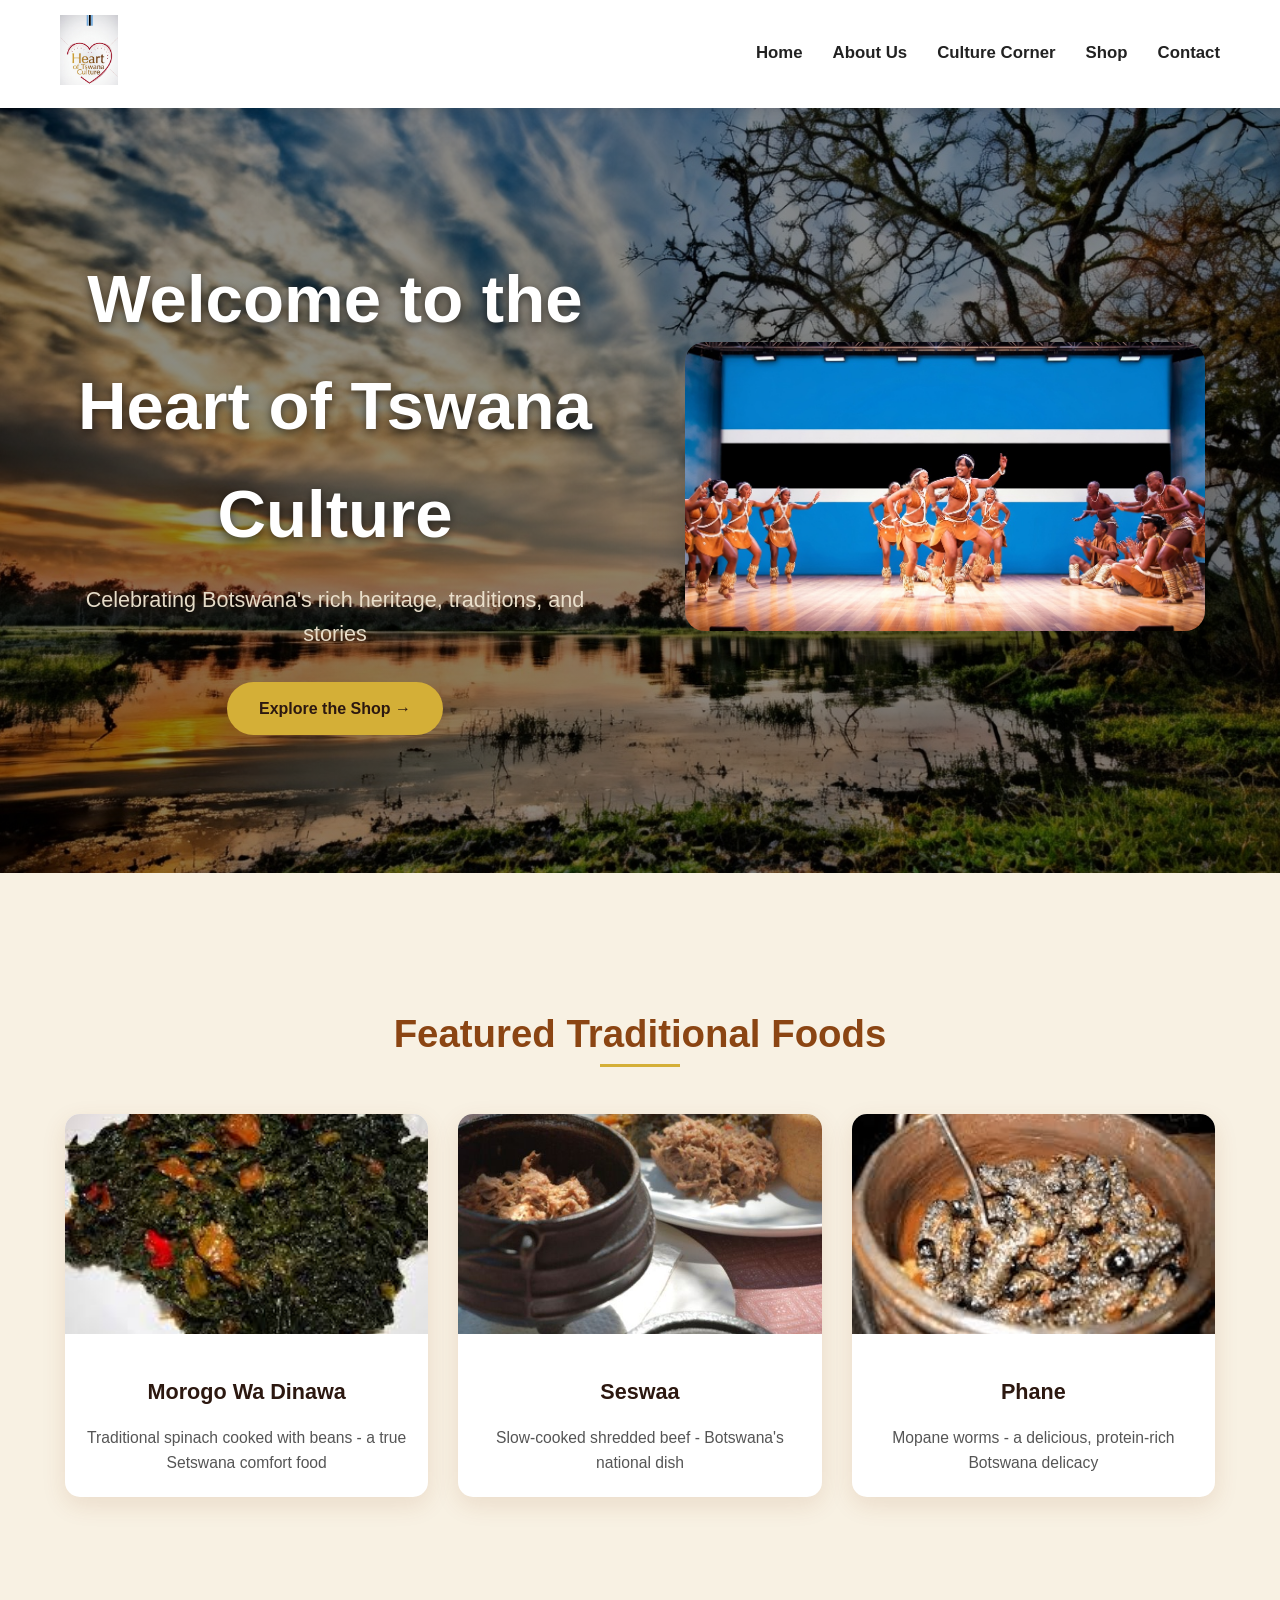
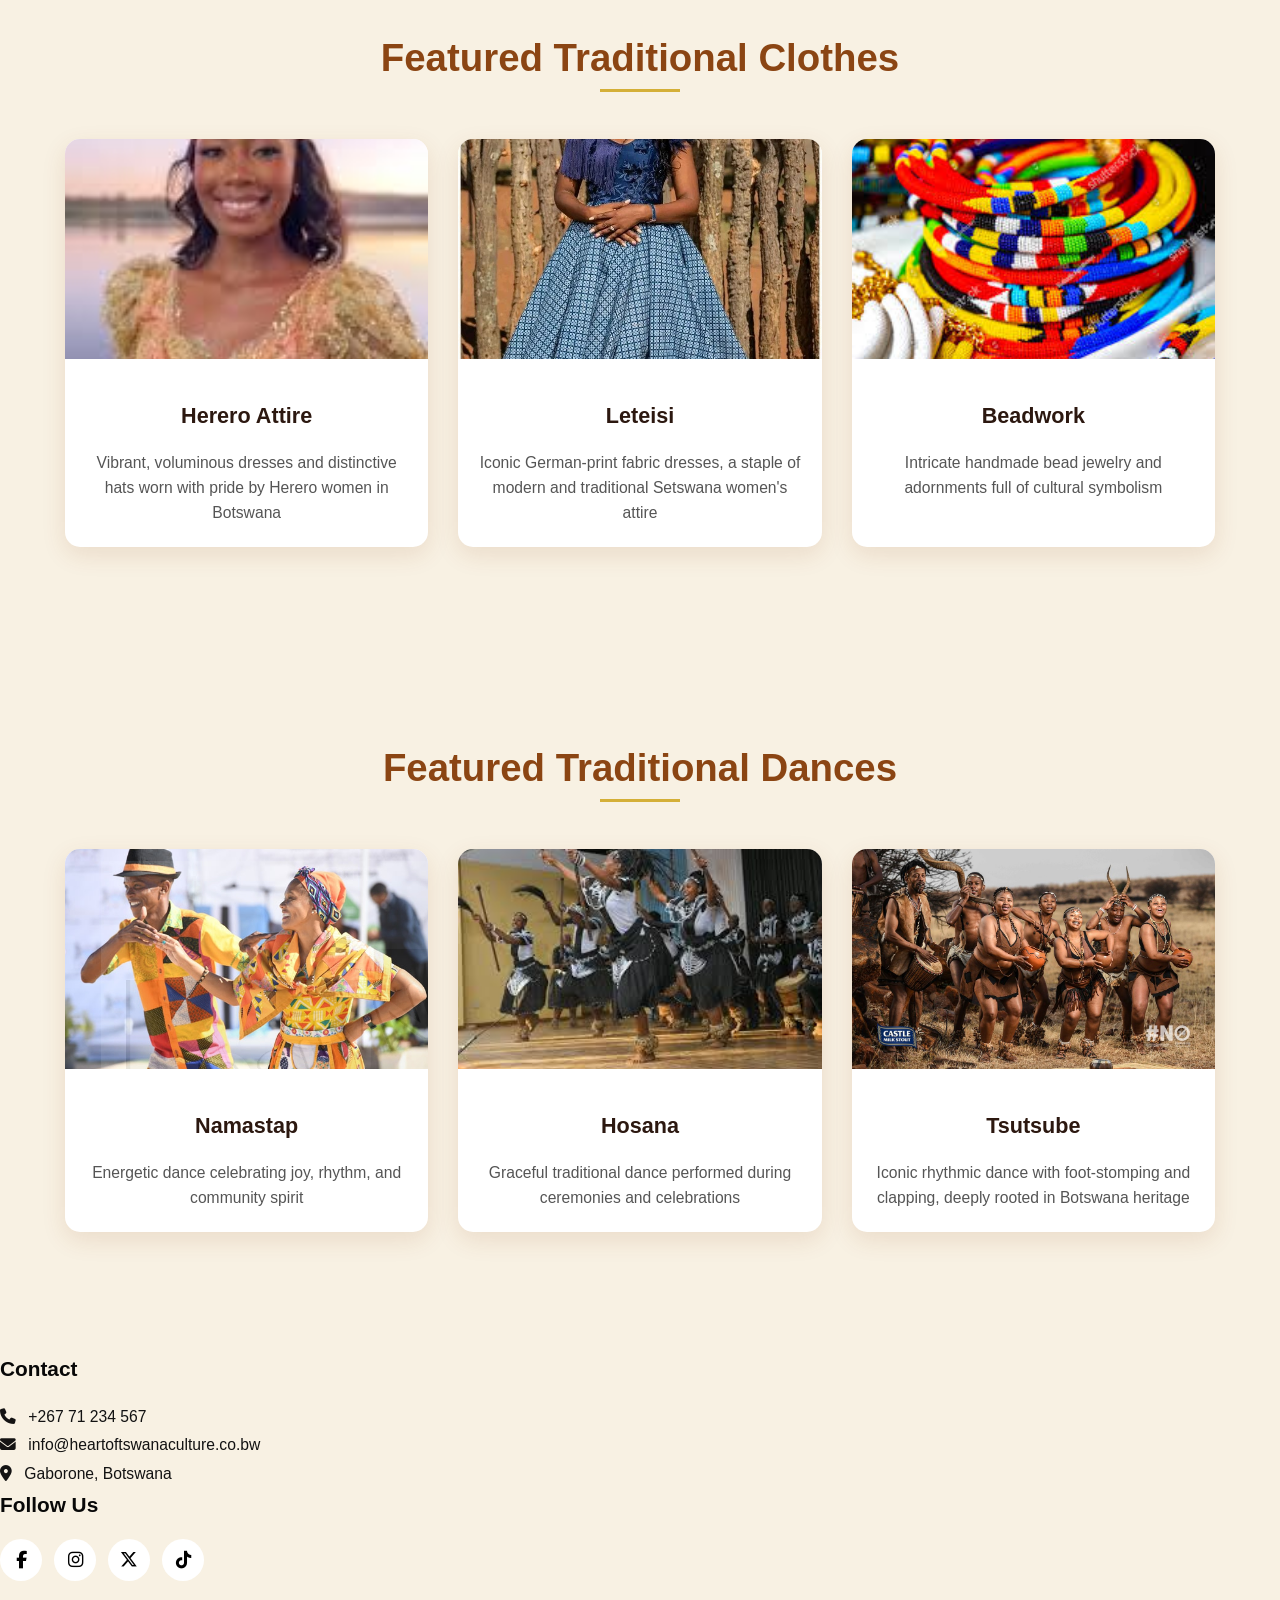
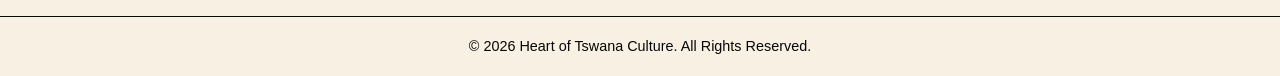
==== commit 1a34bd9b: "Add main section for featured traditional foods" ====
--- a/index.html
+++ b/index.html
@@ -44,9 +44,10 @@
             </div>
         </div>
     </div>
-
+    
+<main>
     <!------------ FEATURED TRADITIONAL FOODS -------->
-    <div class="small-container">
+    <section class="small-container">
         <h2 class="title">Featured Traditional Foods</h2>
         <div class="grid">
             <div class="card">
@@ -110,6 +111,8 @@
             </div>
         </div>
     </div>
+</section>
+</main>
     
         <div class="footer-col">
             <h3>Contact</h3>
